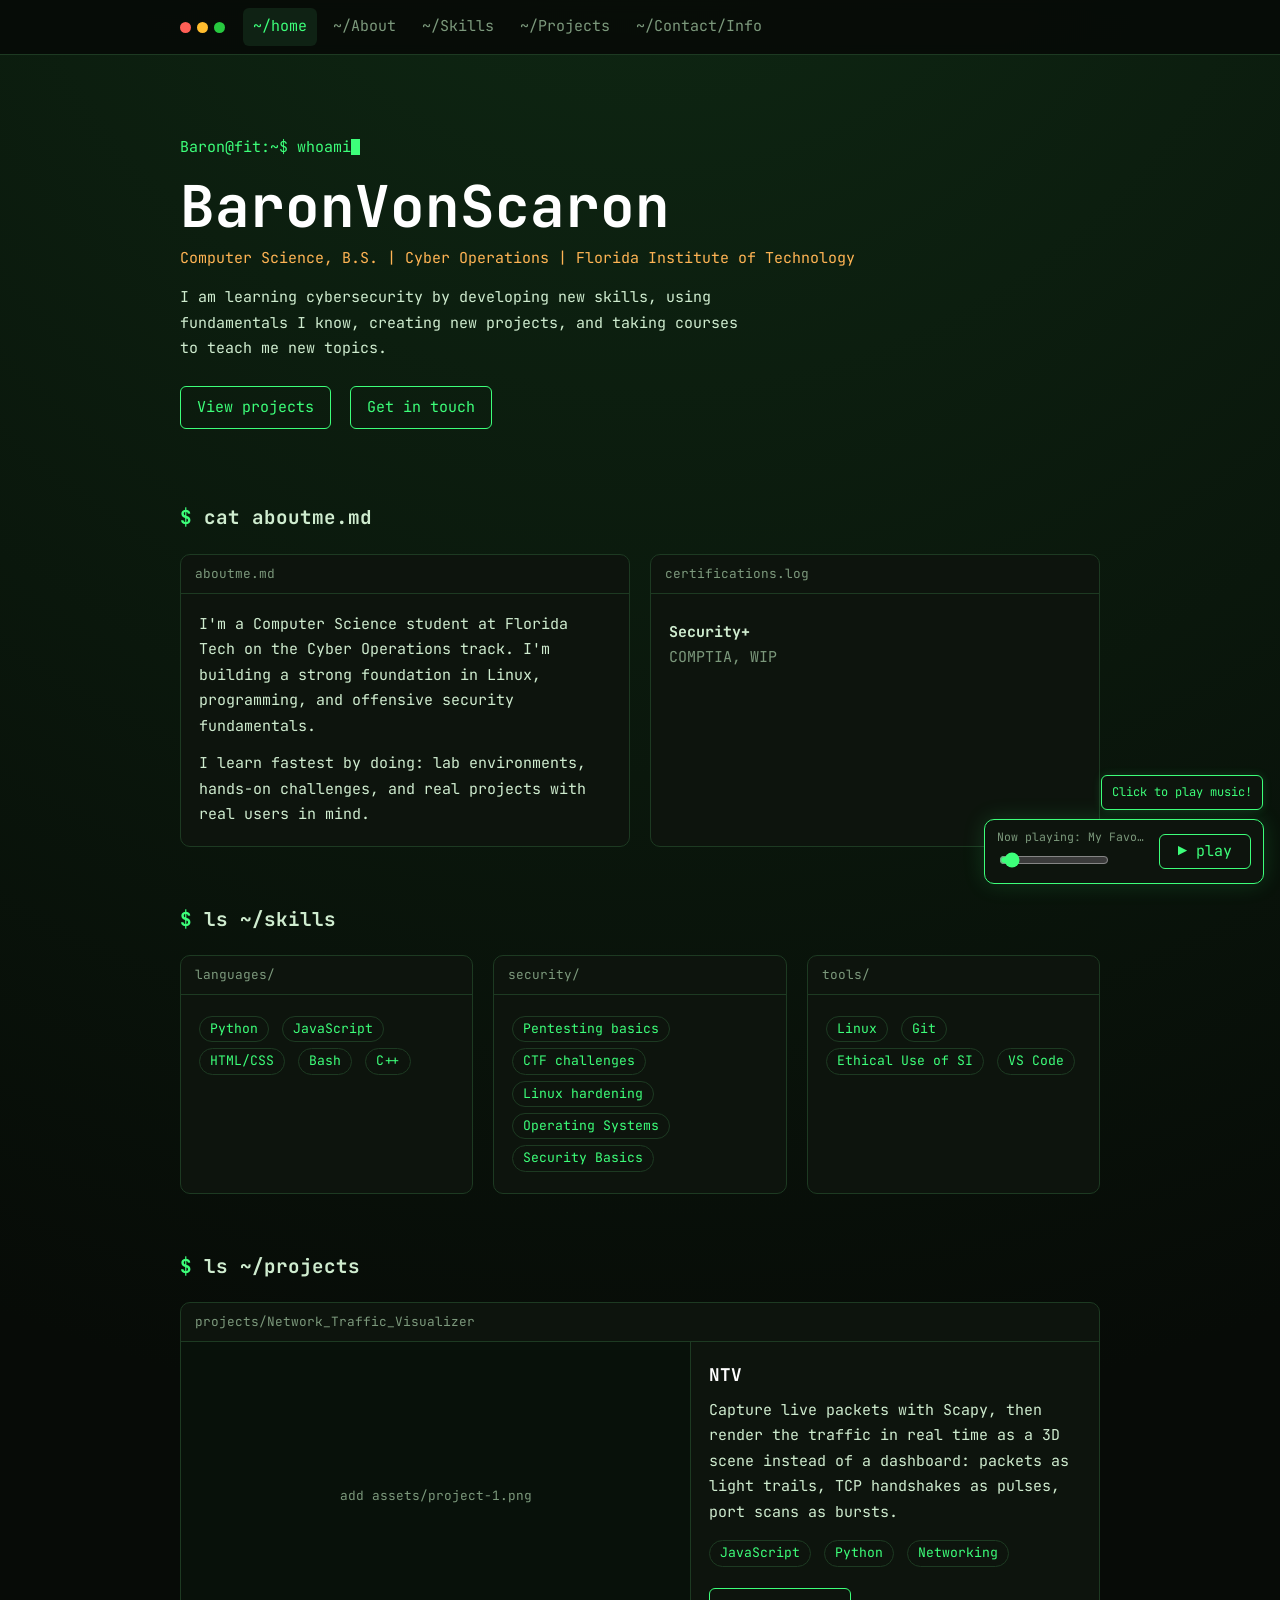
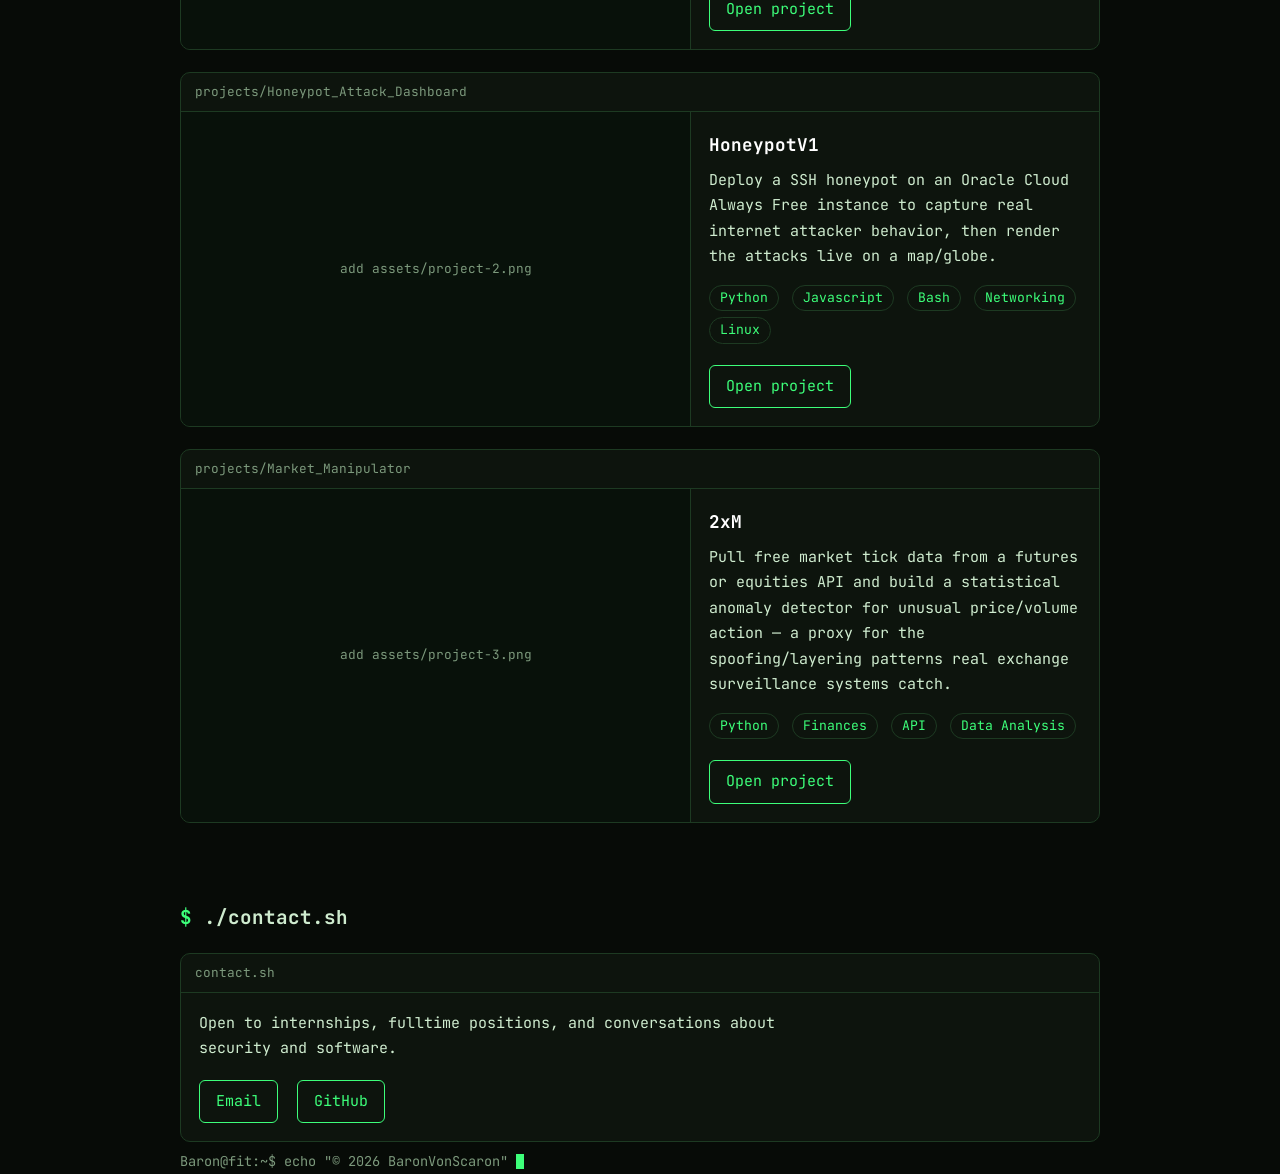
==== index.html @ eab298bb "Add files via upload" ====
<!DOCTYPE html>
<html lang="en">
<head>
  <meta charset="utf-8">
  <meta name="viewport" content="width=device-width, initial-scale=1">
  <title>BaronVonScaron | Computer Science and Cyber Operations</title>
  <meta name="description" content="Portfolio of BaronVonScaron, Computer Science (Cyber Operations) student at Florida Tech.">
  <link rel="preconnect" href="https://fonts.googleapis.com">
  <link rel="preconnect" href="https://fonts.gstatic.com" crossorigin>
  <link href="https://fonts.googleapis.com/css2?family=JetBrains+Mono:wght@400;700&display=swap" rel="stylesheet">
  
  <style>
    :root {
      --bg: #070b07;
      --panel: #0d140d;
      --line: #1d3a22;
      --fg: #cfeccf;
      --dim: #7c997c;
      --g: #3dff7a;
      --amber: #ffb454;
      --cyan: #5ad1ff;
    }

    * {
      box-sizing: border-box;
    }

    body {
      margin: 0;
      background: var(--bg) radial-gradient(circle at 50% -10%, #0f2a14, transparent 55%) no-repeat;
      color: var(--fg);
      font: 15px/1.7 'JetBrains Mono', ui-monospace, Menlo, Consolas, monospace;
    }

    a {
      color: var(--cyan);
      text-decoration: none;
    }

    a:hover {
      text-decoration: underline;
    }

    :focus-visible {
      outline: 2px solid var(--amber);
      outline-offset: 3px;
    }

    .wrap {
      max-width: 960px;
      margin: 0 auto;
      padding: 0 20px;
    }

    .dim {
      color: var(--dim);
    }

    .pr {
      color: var(--g);
    }

    nav {
      position: sticky;
      top: 0;
      z-index: 20;
      background: rgba(7, 11, 7, .92);
      backdrop-filter: blur(6px);
      border-bottom: 1px solid var(--line);
    }

    nav .wrap {
      display: flex;
      gap: 6px;
      align-items: center;
      height: 54px;
      overflow-x: auto;
    }

    .dots {
      display: flex;
      gap: 6px;
      margin-right: 12px;
    }

    .dots i {
      width: 11px;
      height: 11px;
      border-radius: 50%;
      background: #ff5f56;
    }

    .dots i:nth-child(2) {
      background: #ffbd2e;
    }

    .dots i:nth-child(3) {
      background: #27c93f;
    }

    nav a {
      color: var(--dim);
      padding: 6px 10px;
      border-radius: 6px;
      white-space: nowrap;
    }

    nav a:hover,
    nav a.on {
      color: var(--g);
      background: #0f2214;
      text-decoration: none;
    }

    header.hero {
      padding: 80px 20px 24px;
    }

    h1 {
      font-size: clamp(2.1rem, 7vw, 3.6rem);
      line-height: 1.1;
      margin: 14px 0 8px;
      color: #fff;
    }

    .role {
      color: var(--amber);
      margin: 0 0 14px;
    }

    .lead {
      max-width: 62ch;
      margin: 0 0 18px;
    }

    .cur {
      display: inline-block;
      width: .6em;
      height: 1.1em;
      background: var(--g);
      vertical-align: -.2em;
      animation: b 1s steps(1) infinite;
    }

    @keyframes b {
      50% { opacity: 0; }
    }

    .btn {
      display: inline-block;
      border: 1px solid var(--g);
      color: var(--g);
      padding: 8px 16px;
      border-radius: 6px;
      margin: 6px 10px 0 0;
    }

    .btn:hover {
      background: var(--g);
      color: #000;
      text-decoration: none;
    }

    section {
      padding: 48px 0 8px;
    }

    h2 {
      font-size: 1.2rem;
      margin: 0 0 20px;
      font-weight: 700;
    }

    .win {
      border: 1px solid var(--line);
      border-radius: 10px;
      background: var(--panel);
      overflow: hidden;
    }

    .bar {
      padding: 8px 14px;
      border-bottom: 1px solid var(--line);
      color: var(--dim);
      font-size: .8rem;
    }

    .body {
      padding: 18px;
    }

    .body p {
      margin: 0 0 12px;
      max-width: 68ch;
    }

    .body p:last-child {
      margin: 0;
    }

    .grid {
      display: grid;
      grid-template-columns: repeat(auto-fit, minmax(270px, 1fr));
      gap: 20px;
    }

    ul.plain {
      list-style: none;
      margin: 0;
      padding: 0;
    }

    ul.plain li {
      padding: 8px 0;
      border-bottom: 1px dashed var(--line);
    }

    ul.plain li:last-child {
      border: 0;
    }

    .tag {
      display: inline-block;
      border: 1px solid var(--line);
      color: var(--g);
      padding: 1px 10px;
      border-radius: 99px;
      font-size: .82rem;
      margin: 3px 4px 3px 0;
    }

    .proj {
      margin-bottom: 22px;
    }

    .proj .inner {
      display: grid;
      grid-template-columns: 5fr 4fr;
    }

    .shot {
      position: relative;
      min-height: 230px;
      background: #08110a;
      display: grid;
      place-items: center;
      padding: 12px;
      text-align: center;
      color: var(--dim);
      font-size: .8rem;
      border-right: 1px solid var(--line);
    }

    .shot img {
      position: absolute;
      inset: 0;
      width: 100%;
      height: 100%;
      object-fit: cover;
    }

    .proj h3 {
      margin: 0 0 8px;
      font-size: 1.1rem;
      color: #fff;
    }

    @media(max-width: 720px) {
      .proj .inner {
        grid-template-columns: 1fr;
      }
      .shot {
        border-right: 0;
        border-bottom: 1px solid var(--line);
      }
    }

    .js .reveal {
      opacity: 0;
      transform: translateY(10px);
      transition: opacity .5s, transform .5s;
    }

    .js .reveal.in {
      opacity: 1;
      transform: none;
    }

    footer {
      padding: 50px 20px 110px;
      color: var(--dim);
      font-size: .85rem;
    }

    .player {
      position: fixed;
      right: 16px;
      bottom: 16px;
      z-index: 30;
      background: var(--panel);
      border: 1px solid var(--g);
      border-radius: 10px;
      padding: 10px 12px;
      display: flex;
      gap: 12px;
      align-items: center;
      box-shadow: 0 0 22px rgba(61, 255, 122, .15);
    }

    /* Text bubble styling above the player */
    .bubble {
      position: absolute;
      bottom: calc(100% + 10px);
      right: 0;
      background: var(--panel);
      border: 1px solid var(--g);
      color: var(--g);
      padding: 6px 10px;
      border-radius: 6px;
      font-size: 0.75rem;
      white-space: nowrap;
      box-shadow: 0 0 10px rgba(61, 255, 122, 0.15);
      animation: bubble-bounce 2s ease-in-out infinite;
    }

    @keyframes bubble-bounce {
      0%, 100% { transform: translateY(0); }
      50% { transform: translateY(-4px); }
    }

    .player button {
      background: none;
      border: 1px solid var(--g);
      color: var(--g);
      font: inherit;
      padding: 4px 10px;
      border-radius: 6px;
      cursor: pointer;
      min-width: 92px;
    }

    .player button:hover {
      background: var(--g);
      color: #000;
    }

    .player small {
      display: block;
      color: var(--dim);
      line-height: 1.2;
      font-size: .72rem;
      margin-bottom: 4px;
      max-width: 150px;
      overflow: hidden;
      text-overflow: ellipsis;
      white-space: nowrap;
    }

    .player input {
      width: 110px;
      accent-color: var(--g);
      vertical-align: middle;
    }

    @media(max-width: 520px) {
      .player {
        left: 12px;
        right: 12px;
        bottom: 12px;
        justify-content: space-between;
      }
    }

    @media(prefers-reduced-motion: reduce) {
      .cur {
        animation: none;
      }
      .js .reveal {
        transition: none;
      }
      .bubble {
        animation: none;
      }
    }
  </style>
</head>
<body>

  <nav aria-label="Main">
    <div class="wrap">
      <span class="dots" aria-hidden="true"><i></i><i></i><i></i></span>
      <a href="#top" class="on">~/home</a>
      <a href="#about">~/About</a>
      <a href="#skills">~/Skills</a>
      <a href="#projects">~/Projects</a>
      <a href="#contact">~/Contact/Info</a>
    </div>
  </nav>

  <header class="hero wrap" id="top">
    <div class="pr">Baron@fit:~$ <span id="cmd"></span><span class="cur"></span></div>
    <h1>BaronVonScaron</h1>
    <p class="role">Computer Science, B.S. | Cyber Operations | Florida Institute of Technology</p>
    <p class="lead">I am learning cybersecurity by developing new skills, using fundamentals I know, creating new projects, and taking courses to teach me new topics.</p>
    <a class="btn" href="#projects">View projects</a>
    <a class="btn" href="#contact">Get in touch</a>
  </header>

  <main class="wrap">
    
    <section id="about" class="reveal">
      <h2><span class="pr">$</span> cat aboutme.md</h2>
      <div class="grid">
        <div class="win">
          <div class="bar">aboutme.md</div>
          <div class="body">
            <p>I'm a Computer Science student at Florida Tech on the Cyber Operations track. I'm building a strong foundation in Linux, programming, and offensive security fundamentals.</p>
            <p>I learn fastest by doing: lab environments, hands-on challenges, and real projects with real users in mind.</p>
          </div>
        </div>
        <div class="win">
          <div class="bar">certifications.log</div>
          <div class="body">
            <ul class="plain">
              <li><b>Security+</b><br><span class="dim">COMPTIA, WIP</span></li>
            </ul>
          </div>
        </div>
      </div>
    </section>

    <section id="skills" class="reveal">
      <h2><span class="pr">$</span> ls ~/skills</h2>
      <div class="grid">
        <div class="win">
          <div class="bar">languages/</div>
          <div class="body">
            <span class="tag">Python</span>
            <span class="tag">JavaScript</span>
            <span class="tag">HTML/CSS</span>
            <span class="tag">Bash</span>
            <span class="tag">C++</span>
          </div>
        </div>
        <div class="win">
          <div class="bar">security/</div>
          <div class="body">
            <span class="tag">Pentesting basics</span>
            <span class="tag">CTF challenges</span>
            <span class="tag">Linux hardening</span>
            <span class="tag">Operating Systems</span>
            <span class="tag">Security Basics</span>
          </div>
        </div>
        <div class="win">
          <div class="bar">tools/</div>
          <div class="body">
            <span class="tag">Linux</span>
            <span class="tag">Git</span>
            <span class="tag">Ethical Use of SI</span>
            <span class="tag">VS Code</span>
          </div>
        </div>
      </div>
    </section>

    <section id="projects" class="reveal">
      <h2><span class="pr">$</span> ls ~/projects</h2>
      
      <article class="win proj">
        <div class="bar">projects/Network_Traffic_Visualizer</div>
        <div class="inner">
          <div class="shot">
            add assets/project-1.png
            <img src="assets/project-1.png" alt="TradeScope screenshot" onerror="this.style.display='none'">
          </div>
          <div class="body">
            <h3>NTV</h3>
            <p>Capture live packets with Scapy, then render the traffic in real time as a 3D scene instead of a dashboard: packets as light trails, TCP handshakes as pulses, port scans as bursts.</p>
            <p>
              <span class="tag">JavaScript</span>
              <span class="tag">Python</span>
              <span class="tag">Networking</span>
            </p>
            <a class="btn" href="https://github.com/BaronVonScaron" target="_blank" rel="noopener">Open project</a>
          </div>
        </div>
      </article>

      <article class="win proj">
        <div class="bar">projects/Honeypot_Attack_Dashboard</div>
        <div class="inner">
          <div class="shot">
            add assets/project-2.png
            <img src="assets/project-2.png" alt="Kali Linux lab screenshot" onerror="this.style.display='none'">
          </div>
          <div class="body">
            <h3>HoneypotV1</h3>
            <p>Deploy a SSH honeypot on an Oracle Cloud Always Free instance to capture real internet attacker behavior, then render the attacks live on a map/globe.</p>
            <p>
              <span class="tag">Python</span>
              <span class="tag">Javascript</span>
              <span class="tag">Bash</span>
              <span class="tag">Networking</span>
              <span class="tag">Linux</span>
            </p>
            <a class="btn" href="https://github.com/BaronVonScaron" target="_blank" rel="noopener">Open project</a>
          </div>
        </div>
      </article>

      <article class="win proj">
        <div class="bar">projects/Market_Manipulator</div>
        <div class="inner">
          <div class="shot">
            add assets/project-3.png
            <img src="assets/project-3.png" alt="pwn.college progress screenshot" onerror="this.style.display='none'">
          </div>
          <div class="body">
            <h3>2xM</h3>
            <p>Pull free market tick data from a futures or equities API and build a statistical anomaly detector for unusual price/volume action — a proxy for the spoofing/layering patterns real exchange surveillance systems catch.</p>
            <p>
              <span class="tag">Python</span>
              <span class="tag">Finances</span>
              <span class="tag">API</span>
              <span class="tag">Data Analysis</span>
            </p>
            <a class="btn" href="https://github.com/BaronVonScaron" target="_blank" rel="noopener">Open project</a>
          </div>
        </div>
      </article>
    </section>

    <section id="contact" class="reveal">
      <h2><span class="pr">$</span> ./contact.sh</h2>
      <div class="win">
        <div class="bar">contact.sh</div>
        <div class="body">
          <p>Open to internships, fulltime positions, and conversations about security and software.</p>
          <a class="btn" href="mailto:amofwork@gmail.com">Email</a>
          <a class="btn" href="https://github.com/BaronVonScaron" target="_blank" rel="noopener">GitHub</a>
        </div>
      </div>
    </section>

  </main>

  <footer class="wrap">
    Baron@fit:~$ echo "&copy; <span id="yr"></span> BaronVonScaron" <span class="cur"></span>
  </footer>

  <div class="player" role="group" aria-label="Background music">
    <div id="bubble" class="bubble">Click to play music!</div>
    <audio id="bgm" src="assets/9InTheAfternoon.mp3" loop preload="auto"></audio>
    <div>
      <small id="track">Now playing: My Favorite Song :D</small>
      <input id="vol" type="range" min="0" max="1" step="0.01" value="0.05" aria-label="Volume">
    </div>
    <button id="play" type="button" aria-label="Play music">&#9654; play</button>
  </div>

  <script>
    document.documentElement.classList.add('js');
    const $ = s => document.querySelector(s),
          reduce = matchMedia('(prefers-reduced-motion:reduce)').matches;
    
    $('#yr').textContent = new Date().getFullYear();

    /* Typing effect */
    (function() {
      const el = $('#cmd'), t = 'whoami';
      let i = 0;
      if (reduce) { el.textContent = t; return; }
      (function k() {
        el.textContent = t.slice(0, ++i);
        if (i < t.length) setTimeout(k, 110);
      })();
    })();

    /* Smooth scroll control: eased glide to any #section link */
    function glide(y, ms = 750) {
      const s = scrollY, d = y - s;
      if (reduce || !d) { scrollTo(0, y); return; }
      const t0 = performance.now(),
            ease = p => p < .5 ? 4 * p * p * p : 1 - Math.pow(-2 * p + 2, 3) / 2;
      (function f(n) {
        const p = Math.min(1, (n - t0) / ms);
        scrollTo(0, s + d * ease(p));
        if (p < 1) requestAnimationFrame(f);
      })(t0);
    }

    document.querySelectorAll('a[href^="#"]').forEach(a => a.addEventListener('click', e => {
      const el = $(a.getAttribute('href'));
      if (!el) return;
      e.preventDefault();
      glide(Math.max(0, el.getBoundingClientRect().top + scrollY - 54));
      history.pushState(null, '', a.getAttribute('href'));
    }));

    /* Highlight the nav link for the section in view, reveal sections */
    const links = [...document.querySelectorAll('nav a')];
    const spy = new IntersectionObserver(es => es.forEach(e => {
      if (e.isIntersecting) links.forEach(l => l.classList.toggle('on', l.getAttribute('href') === '#' + e.target.id));
    }), { rootMargin: '-40% 0px -55% 0px' });
    
    document.querySelectorAll('header,section').forEach(s => spy.observe(s));
    
    const rev = new IntersectionObserver(es => es.forEach(e => {
      if (e.isIntersecting) { e.target.classList.add('in'); rev.unobserve(e.target); }
    }), { threshold: .08 });
    
    document.querySelectorAll('.reveal').forEach(s => rev.observe(s));

    /* Music player: play/pause with smooth fades, volume slider */
    const audio = $('#bgm'), btn = $('#play'), vol = $('#vol'), bubble = $('#bubble');
    let playing = false, armed = true, fid;
    audio.volume = 0;

    function fadeTo(v, ms = 700, done) {
      clearInterval(fid);
      const from = audio.volume, t0 = performance.now();
      fid = setInterval(() => {
        const p = Math.min(1, (performance.now() - t0) / ms);
        audio.volume = Math.min(1, Math.max(0, from + (v - from) * p));
        if (p === 1) { clearInterval(fid); done && done(); }
      }, 30);
    }

    const ui = () => {
      btn.innerHTML = playing ? '&#10074;&#10074; pause' : '&#9654; play';
      btn.setAttribute('aria-label', playing ? 'Pause music' : 'Play music');
    };

    const start = () => {
      if (!audio.paused) return; // Prevent race conditions/interruptions if already playing
      audio.play().then(() => { 
        playing = true; 
        if (bubble) bubble.style.display = 'none'; 
        ui(); 
        fadeTo(+vol.value); 
      }).catch(err => { 
        if (err.name !== 'AbortError') { 
          playing = false; 
          ui(); 
        } 
      });
    };

    const stop = () => { playing = false; ui(); fadeTo(0, 400, () => audio.pause()); };

    btn.onclick = () => { armed = false; playing ? stop() : start(); };
    vol.oninput = () => { if (playing) { clearInterval(fid); audio.volume = +vol.value; } };
    audio.addEventListener('error', () => { $('#track').textContent = 'Add assets/music.mp3'; });

    /* Browsers block autoplay, so music begins on the first click, tap, or key press */
    const evs = ['pointerdown', 'keydown', 'touchstart'];
    const first = e => {
      evs.forEach(n => removeEventListener(n, first));
      if (armed && !playing && !(e.target.closest && e.target.closest('.player'))) start();
    };
    
    evs.forEach(n => addEventListener(n, first, { passive: true }));
    ui();
  </script>

</body>
</html>
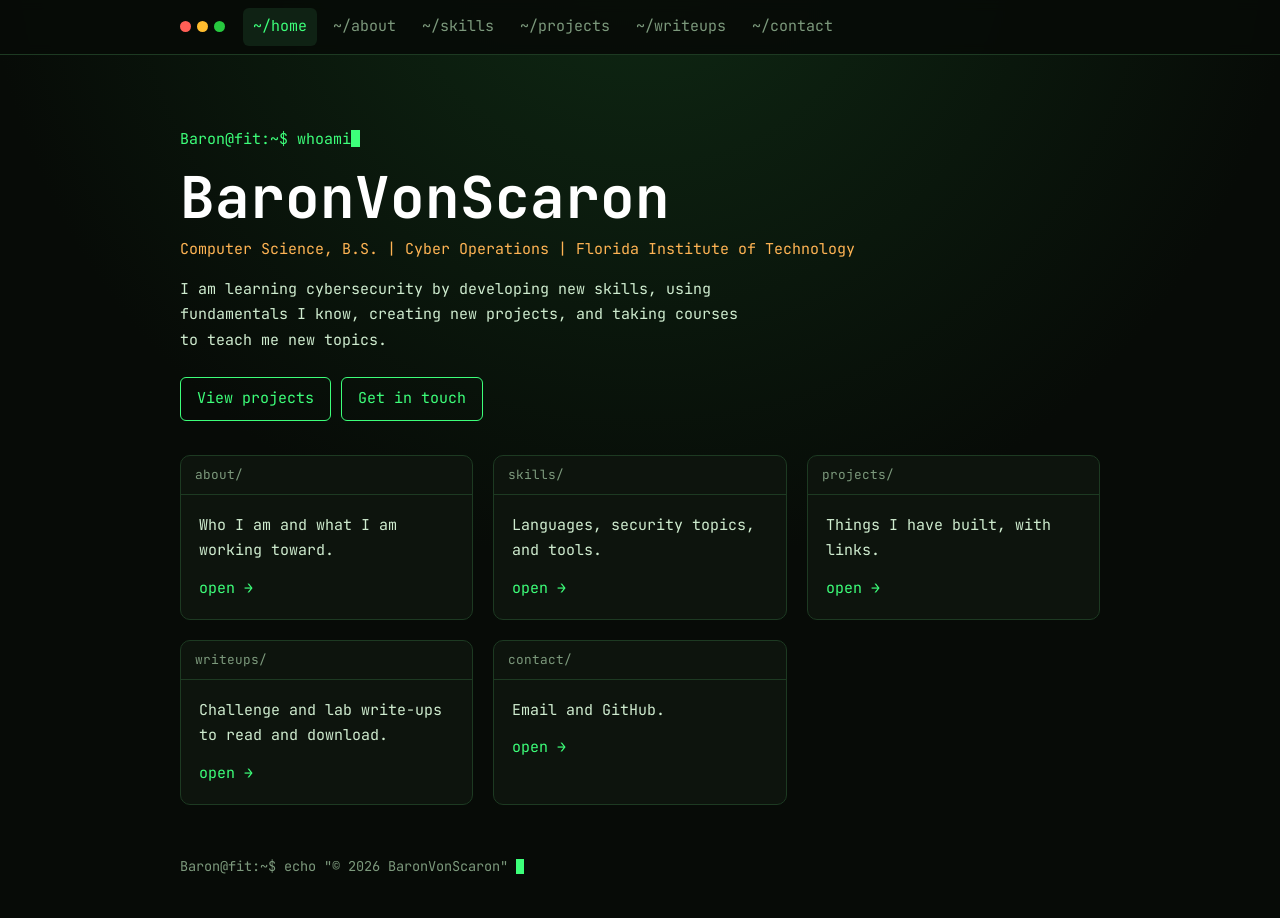
==== commit 798ff879: "Portfolio Update - Added seperate pages for cleanliness - Cleaned up index.html - Added writeups" ====
--- a/index.html
+++ b/index.html
@@ -1,668 +1,31 @@
 <!DOCTYPE html>
 <html lang="en">
 <head>
-  <meta charset="utf-8">
-  <meta name="viewport" content="width=device-width, initial-scale=1">
-  <title>BaronVonScaron | Computer Science and Cyber Operations</title>
-  <meta name="description" content="Portfolio of BaronVonScaron, Computer Science (Cyber Operations) student at Florida Tech.">
-  <link rel="preconnect" href="https://fonts.googleapis.com">
-  <link rel="preconnect" href="https://fonts.gstatic.com" crossorigin>
-  <link href="https://fonts.googleapis.com/css2?family=JetBrains+Mono:wght@400;700&display=swap" rel="stylesheet">
-  
-  <style>
-    :root {
-      --bg: #070b07;
-      --panel: #0d140d;
-      --line: #1d3a22;
-      --fg: #cfeccf;
-      --dim: #7c997c;
-      --g: #3dff7a;
-      --amber: #ffb454;
-      --cyan: #5ad1ff;
-    }
-
-    * {
-      box-sizing: border-box;
-    }
-
-    body {
-      margin: 0;
-      background: var(--bg) radial-gradient(circle at 50% -10%, #0f2a14, transparent 55%) no-repeat;
-      color: var(--fg);
-      font: 15px/1.7 'JetBrains Mono', ui-monospace, Menlo, Consolas, monospace;
-    }
-
-    a {
-      color: var(--cyan);
-      text-decoration: none;
-    }
-
-    a:hover {
-      text-decoration: underline;
-    }
-
-    :focus-visible {
-      outline: 2px solid var(--amber);
-      outline-offset: 3px;
-    }
-
-    .wrap {
-      max-width: 960px;
-      margin: 0 auto;
-      padding: 0 20px;
-    }
-
-    .dim {
-      color: var(--dim);
-    }
-
-    .pr {
-      color: var(--g);
-    }
-
-    nav {
-      position: sticky;
-      top: 0;
-      z-index: 20;
-      background: rgba(7, 11, 7, .92);
-      backdrop-filter: blur(6px);
-      border-bottom: 1px solid var(--line);
-    }
-
-    nav .wrap {
-      display: flex;
-      gap: 6px;
-      align-items: center;
-      height: 54px;
-      overflow-x: auto;
-    }
-
-    .dots {
-      display: flex;
-      gap: 6px;
-      margin-right: 12px;
-    }
-
-    .dots i {
-      width: 11px;
-      height: 11px;
-      border-radius: 50%;
-      background: #ff5f56;
-    }
-
-    .dots i:nth-child(2) {
-      background: #ffbd2e;
-    }
-
-    .dots i:nth-child(3) {
-      background: #27c93f;
-    }
-
-    nav a {
-      color: var(--dim);
-      padding: 6px 10px;
-      border-radius: 6px;
-      white-space: nowrap;
-    }
-
-    nav a:hover,
-    nav a.on {
-      color: var(--g);
-      background: #0f2214;
-      text-decoration: none;
-    }
-
-    header.hero {
-      padding: 80px 20px 24px;
-    }
-
-    h1 {
-      font-size: clamp(2.1rem, 7vw, 3.6rem);
-      line-height: 1.1;
-      margin: 14px 0 8px;
-      color: #fff;
-    }
-
-    .role {
-      color: var(--amber);
-      margin: 0 0 14px;
-    }
-
-    .lead {
-      max-width: 62ch;
-      margin: 0 0 18px;
-    }
-
-    .cur {
-      display: inline-block;
-      width: .6em;
-      height: 1.1em;
-      background: var(--g);
-      vertical-align: -.2em;
-      animation: b 1s steps(1) infinite;
-    }
-
-    @keyframes b {
-      50% { opacity: 0; }
-    }
-
-    .btn {
-      display: inline-block;
-      border: 1px solid var(--g);
-      color: var(--g);
-      padding: 8px 16px;
-      border-radius: 6px;
-      margin: 6px 10px 0 0;
-    }
-
-    .btn:hover {
-      background: var(--g);
-      color: #000;
-      text-decoration: none;
-    }
-
-    section {
-      padding: 48px 0 8px;
-    }
-
-    h2 {
-      font-size: 1.2rem;
-      margin: 0 0 20px;
-      font-weight: 700;
-    }
-
-    .win {
-      border: 1px solid var(--line);
-      border-radius: 10px;
-      background: var(--panel);
-      overflow: hidden;
-    }
-
-    .bar {
-      padding: 8px 14px;
-      border-bottom: 1px solid var(--line);
-      color: var(--dim);
-      font-size: .8rem;
-    }
-
-    .body {
-      padding: 18px;
-    }
-
-    .body p {
-      margin: 0 0 12px;
-      max-width: 68ch;
-    }
-
-    .body p:last-child {
-      margin: 0;
-    }
-
-    .grid {
-      display: grid;
-      grid-template-columns: repeat(auto-fit, minmax(270px, 1fr));
-      gap: 20px;
-    }
-
-    ul.plain {
-      list-style: none;
-      margin: 0;
-      padding: 0;
-    }
-
-    ul.plain li {
-      padding: 8px 0;
-      border-bottom: 1px dashed var(--line);
-    }
-
-    ul.plain li:last-child {
-      border: 0;
-    }
-
-    .tag {
-      display: inline-block;
-      border: 1px solid var(--line);
-      color: var(--g);
-      padding: 1px 10px;
-      border-radius: 99px;
-      font-size: .82rem;
-      margin: 3px 4px 3px 0;
-    }
-
-    .proj {
-      margin-bottom: 22px;
-    }
-
-    .proj .inner {
-      display: grid;
-      grid-template-columns: 5fr 4fr;
-    }
-
-    .shot {
-      position: relative;
-      min-height: 230px;
-      background: #08110a;
-      display: grid;
-      place-items: center;
-      padding: 12px;
-      text-align: center;
-      color: var(--dim);
-      font-size: .8rem;
-      border-right: 1px solid var(--line);
-    }
-
-    .shot img {
-      position: absolute;
-      inset: 0;
-      width: 100%;
-      height: 100%;
-      object-fit: cover;
-    }
-
-    .proj h3 {
-      margin: 0 0 8px;
-      font-size: 1.1rem;
-      color: #fff;
-    }
-
-    @media(max-width: 720px) {
-      .proj .inner {
-        grid-template-columns: 1fr;
-      }
-      .shot {
-        border-right: 0;
-        border-bottom: 1px solid var(--line);
-      }
-    }
-
-    .js .reveal {
-      opacity: 0;
-      transform: translateY(10px);
-      transition: opacity .5s, transform .5s;
-    }
-
-    .js .reveal.in {
-      opacity: 1;
-      transform: none;
-    }
-
-    footer {
-      padding: 50px 20px 110px;
-      color: var(--dim);
-      font-size: .85rem;
-    }
-
-    .player {
-      position: fixed;
-      right: 16px;
-      bottom: 16px;
-      z-index: 30;
-      background: var(--panel);
-      border: 1px solid var(--g);
-      border-radius: 10px;
-      padding: 10px 12px;
-      display: flex;
-      gap: 12px;
-      align-items: center;
-      box-shadow: 0 0 22px rgba(61, 255, 122, .15);
-    }
-
-    /* Text bubble styling above the player */
-    .bubble {
-      position: absolute;
-      bottom: calc(100% + 10px);
-      right: 0;
-      background: var(--panel);
-      border: 1px solid var(--g);
-      color: var(--g);
-      padding: 6px 10px;
-      border-radius: 6px;
-      font-size: 0.75rem;
-      white-space: nowrap;
-      box-shadow: 0 0 10px rgba(61, 255, 122, 0.15);
-      animation: bubble-bounce 2s ease-in-out infinite;
-    }
-
-    @keyframes bubble-bounce {
-      0%, 100% { transform: translateY(0); }
-      50% { transform: translateY(-4px); }
-    }
-
-    .player button {
-      background: none;
-      border: 1px solid var(--g);
-      color: var(--g);
-      font: inherit;
-      padding: 4px 10px;
-      border-radius: 6px;
-      cursor: pointer;
-      min-width: 92px;
-    }
-
-    .player button:hover {
-      background: var(--g);
-      color: #000;
-    }
-
-    .player small {
-      display: block;
-      color: var(--dim);
-      line-height: 1.2;
-      font-size: .72rem;
-      margin-bottom: 4px;
-      max-width: 150px;
-      overflow: hidden;
-      text-overflow: ellipsis;
-      white-space: nowrap;
-    }
-
-    .player input {
-      width: 110px;
-      accent-color: var(--g);
-      vertical-align: middle;
-    }
-
-    @media(max-width: 520px) {
-      .player {
-        left: 12px;
-        right: 12px;
-        bottom: 12px;
-        justify-content: space-between;
-      }
-    }
-
-    @media(prefers-reduced-motion: reduce) {
-      .cur {
-        animation: none;
-      }
-      .js .reveal {
-        transition: none;
-      }
-      .bubble {
-        animation: none;
-      }
-    }
-  </style>
+<meta charset="utf-8">
+<meta name="viewport" content="width=device-width, initial-scale=1">
+<title>BaronVonScaron | Computer Science and Cyber Operations</title>
+<meta name="description" content="Portfolio of BaronVonScaron, Computer Science (Cyber Operations) student at Florida Tech.">
+<link rel="icon" href="data:image/svg+xml,<svg xmlns=%22http://www.w3.org/2000/svg%22 viewBox=%220 0 100 100%22><text y=%22.9em%22 font-size=%2290%22>%3E_</text></svg>">
+<link rel="preconnect" href="https://fonts.googleapis.com">
+<link rel="preconnect" href="https://fonts.gstatic.com" crossorigin>
+<link href="https://fonts.googleapis.com/css2?family=JetBrains+Mono:wght@400;700&amp;display=swap" rel="stylesheet">
+<link rel="stylesheet" href="css/style.css">
+<script defer src="js/main.js"></script>
 </head>
-<body>
-
-  <nav aria-label="Main">
-    <div class="wrap">
-      <span class="dots" aria-hidden="true"><i></i><i></i><i></i></span>
-      <a href="#top" class="on">~/home</a>
-      <a href="#about">~/About</a>
-      <a href="#skills">~/Skills</a>
-      <a href="#projects">~/Projects</a>
-      <a href="#contact">~/Contact/Info</a>
-    </div>
-  </nav>
-
-  <header class="hero wrap" id="top">
-    <div class="pr">Baron@fit:~$ <span id="cmd"></span><span class="cur"></span></div>
-    <h1>BaronVonScaron</h1>
-    <p class="role">Computer Science, B.S. | Cyber Operations | Florida Institute of Technology</p>
-    <p class="lead">I am learning cybersecurity by developing new skills, using fundamentals I know, creating new projects, and taking courses to teach me new topics.</p>
-    <a class="btn" href="#projects">View projects</a>
-    <a class="btn" href="#contact">Get in touch</a>
-  </header>
-
-  <main class="wrap">
-    
-    <section id="about" class="reveal">
-      <h2><span class="pr">$</span> cat aboutme.md</h2>
-      <div class="grid">
-        <div class="win">
-          <div class="bar">aboutme.md</div>
-          <div class="body">
-            <p>I'm a Computer Science student at Florida Tech on the Cyber Operations track. I'm building a strong foundation in Linux, programming, and offensive security fundamentals.</p>
-            <p>I learn fastest by doing: lab environments, hands-on challenges, and real projects with real users in mind.</p>
-          </div>
-        </div>
-        <div class="win">
-          <div class="bar">certifications.log</div>
-          <div class="body">
-            <ul class="plain">
-              <li><b>Security+</b><br><span class="dim">COMPTIA, WIP</span></li>
-            </ul>
-          </div>
-        </div>
-      </div>
-    </section>
-
-    <section id="skills" class="reveal">
-      <h2><span class="pr">$</span> ls ~/skills</h2>
-      <div class="grid">
-        <div class="win">
-          <div class="bar">languages/</div>
-          <div class="body">
-            <span class="tag">Python</span>
-            <span class="tag">JavaScript</span>
-            <span class="tag">HTML/CSS</span>
-            <span class="tag">Bash</span>
-            <span class="tag">C++</span>
-          </div>
-        </div>
-        <div class="win">
-          <div class="bar">security/</div>
-          <div class="body">
-            <span class="tag">Pentesting basics</span>
-            <span class="tag">CTF challenges</span>
-            <span class="tag">Linux hardening</span>
-            <span class="tag">Operating Systems</span>
-            <span class="tag">Security Basics</span>
-          </div>
-        </div>
-        <div class="win">
-          <div class="bar">tools/</div>
-          <div class="body">
-            <span class="tag">Linux</span>
-            <span class="tag">Git</span>
-            <span class="tag">Ethical Use of SI</span>
-            <span class="tag">VS Code</span>
-          </div>
-        </div>
-      </div>
-    </section>
-
-    <section id="projects" class="reveal">
-      <h2><span class="pr">$</span> ls ~/projects</h2>
-      
-      <article class="win proj">
-        <div class="bar">projects/Network_Traffic_Visualizer</div>
-        <div class="inner">
-          <div class="shot">
-            add assets/project-1.png
-            <img src="assets/project-1.png" alt="TradeScope screenshot" onerror="this.style.display='none'">
-          </div>
-          <div class="body">
-            <h3>NTV</h3>
-            <p>Capture live packets with Scapy, then render the traffic in real time as a 3D scene instead of a dashboard: packets as light trails, TCP handshakes as pulses, port scans as bursts.</p>
-            <p>
-              <span class="tag">JavaScript</span>
-              <span class="tag">Python</span>
-              <span class="tag">Networking</span>
-            </p>
-            <a class="btn" href="https://github.com/BaronVonScaron" target="_blank" rel="noopener">Open project</a>
-          </div>
-        </div>
-      </article>
-
-      <article class="win proj">
-        <div class="bar">projects/Honeypot_Attack_Dashboard</div>
-        <div class="inner">
-          <div class="shot">
-            add assets/project-2.png
-            <img src="assets/project-2.png" alt="Kali Linux lab screenshot" onerror="this.style.display='none'">
-          </div>
-          <div class="body">
-            <h3>HoneypotV1</h3>
-            <p>Deploy a SSH honeypot on an Oracle Cloud Always Free instance to capture real internet attacker behavior, then render the attacks live on a map/globe.</p>
-            <p>
-              <span class="tag">Python</span>
-              <span class="tag">Javascript</span>
-              <span class="tag">Bash</span>
-              <span class="tag">Networking</span>
-              <span class="tag">Linux</span>
-            </p>
-            <a class="btn" href="https://github.com/BaronVonScaron" target="_blank" rel="noopener">Open project</a>
-          </div>
-        </div>
-      </article>
-
-      <article class="win proj">
-        <div class="bar">projects/Market_Manipulator</div>
-        <div class="inner">
-          <div class="shot">
-            add assets/project-3.png
-            <img src="assets/project-3.png" alt="pwn.college progress screenshot" onerror="this.style.display='none'">
-          </div>
-          <div class="body">
-            <h3>2xM</h3>
-            <p>Pull free market tick data from a futures or equities API and build a statistical anomaly detector for unusual price/volume action — a proxy for the spoofing/layering patterns real exchange surveillance systems catch.</p>
-            <p>
-              <span class="tag">Python</span>
-              <span class="tag">Finances</span>
-              <span class="tag">API</span>
-              <span class="tag">Data Analysis</span>
-            </p>
-            <a class="btn" href="https://github.com/BaronVonScaron" target="_blank" rel="noopener">Open project</a>
-          </div>
-        </div>
-      </article>
-    </section>
-
-    <section id="contact" class="reveal">
-      <h2><span class="pr">$</span> ./contact.sh</h2>
-      <div class="win">
-        <div class="bar">contact.sh</div>
-        <div class="body">
-          <p>Open to internships, fulltime positions, and conversations about security and software.</p>
-          <a class="btn" href="mailto:amofwork@gmail.com">Email</a>
-          <a class="btn" href="https://github.com/BaronVonScaron" target="_blank" rel="noopener">GitHub</a>
-        </div>
-      </div>
-    </section>
-
-  </main>
-
-  <footer class="wrap">
-    Baron@fit:~$ echo "&copy; <span id="yr"></span> BaronVonScaron" <span class="cur"></span>
-  </footer>
-
-  <div class="player" role="group" aria-label="Background music">
-    <div id="bubble" class="bubble">Click to play music!</div>
-    <audio id="bgm" src="assets/9InTheAfternoon.mp3" loop preload="auto"></audio>
-    <div>
-      <small id="track">Now playing: My Favorite Song :D</small>
-      <input id="vol" type="range" min="0" max="1" step="0.01" value="0.05" aria-label="Volume">
-    </div>
-    <button id="play" type="button" aria-label="Play music">&#9654; play</button>
-  </div>
-
-  <script>
-    document.documentElement.classList.add('js');
-    const $ = s => document.querySelector(s),
-          reduce = matchMedia('(prefers-reduced-motion:reduce)').matches;
-    
-    $('#yr').textContent = new Date().getFullYear();
-
-    /* Typing effect */
-    (function() {
-      const el = $('#cmd'), t = 'whoami';
-      let i = 0;
-      if (reduce) { el.textContent = t; return; }
-      (function k() {
-        el.textContent = t.slice(0, ++i);
-        if (i < t.length) setTimeout(k, 110);
-      })();
-    })();
-
-    /* Smooth scroll control: eased glide to any #section link */
-    function glide(y, ms = 750) {
-      const s = scrollY, d = y - s;
-      if (reduce || !d) { scrollTo(0, y); return; }
-      const t0 = performance.now(),
-            ease = p => p < .5 ? 4 * p * p * p : 1 - Math.pow(-2 * p + 2, 3) / 2;
-      (function f(n) {
-        const p = Math.min(1, (n - t0) / ms);
-        scrollTo(0, s + d * ease(p));
-        if (p < 1) requestAnimationFrame(f);
-      })(t0);
-    }
-
-    document.querySelectorAll('a[href^="#"]').forEach(a => a.addEventListener('click', e => {
-      const el = $(a.getAttribute('href'));
-      if (!el) return;
-      e.preventDefault();
-      glide(Math.max(0, el.getBoundingClientRect().top + scrollY - 54));
-      history.pushState(null, '', a.getAttribute('href'));
-    }));
-
-    /* Highlight the nav link for the section in view, reveal sections */
-    const links = [...document.querySelectorAll('nav a')];
-    const spy = new IntersectionObserver(es => es.forEach(e => {
-      if (e.isIntersecting) links.forEach(l => l.classList.toggle('on', l.getAttribute('href') === '#' + e.target.id));
-    }), { rootMargin: '-40% 0px -55% 0px' });
-    
-    document.querySelectorAll('header,section').forEach(s => spy.observe(s));
-    
-    const rev = new IntersectionObserver(es => es.forEach(e => {
-      if (e.isIntersecting) { e.target.classList.add('in'); rev.unobserve(e.target); }
-    }), { threshold: .08 });
-    
-    document.querySelectorAll('.reveal').forEach(s => rev.observe(s));
-
-    /* Music player: play/pause with smooth fades, volume slider */
-    const audio = $('#bgm'), btn = $('#play'), vol = $('#vol'), bubble = $('#bubble');
-    let playing = false, armed = true, fid;
-    audio.volume = 0;
-
-    function fadeTo(v, ms = 700, done) {
-      clearInterval(fid);
-      const from = audio.volume, t0 = performance.now();
-      fid = setInterval(() => {
-        const p = Math.min(1, (performance.now() - t0) / ms);
-        audio.volume = Math.min(1, Math.max(0, from + (v - from) * p));
-        if (p === 1) { clearInterval(fid); done && done(); }
-      }, 30);
-    }
-
-    const ui = () => {
-      btn.innerHTML = playing ? '&#10074;&#10074; pause' : '&#9654; play';
-      btn.setAttribute('aria-label', playing ? 'Pause music' : 'Play music');
-    };
-
-    const start = () => {
-      if (!audio.paused) return; // Prevent race conditions/interruptions if already playing
-      audio.play().then(() => { 
-        playing = true; 
-        if (bubble) bubble.style.display = 'none'; 
-        ui(); 
-        fadeTo(+vol.value); 
-      }).catch(err => { 
-        if (err.name !== 'AbortError') { 
-          playing = false; 
-          ui(); 
-        } 
-      });
-    };
-
-    const stop = () => { playing = false; ui(); fadeTo(0, 400, () => audio.pause()); };
-
-    btn.onclick = () => { armed = false; playing ? stop() : start(); };
-    vol.oninput = () => { if (playing) { clearInterval(fid); audio.volume = +vol.value; } };
-    audio.addEventListener('error', () => { $('#track').textContent = 'Add assets/music.mp3'; });
-
-    /* Browsers block autoplay, so music begins on the first click, tap, or key press */
-    const evs = ['pointerdown', 'keydown', 'touchstart'];
-    const first = e => {
-      evs.forEach(n => removeEventListener(n, first));
-      if (armed && !playing && !(e.target.closest && e.target.closest('.player'))) start();
-    };
-    
-    evs.forEach(n => addEventListener(n, first, { passive: true }));
-    ui();
-  </script>
-
+<body id="top">
+<a class="skip" href="#main">Skip to content</a>
+<nav aria-label="Main"><div class="wrap"><span class="dots" aria-hidden="true"><i></i><i></i><i></i></span><a href="index.html" aria-current="page">~/home</a><a href="about.html">~/about</a><a href="skills.html">~/skills</a><a href="projects.html">~/projects</a><a href="writeups.html">~/writeups</a><a href="contact.html">~/contact</a></div></nav>
+<main id="main" class="wrap page" tabindex="-1">
+<header class="hero">
+<div class="pr">Baron@fit:~$ <span id="cmd">whoami</span><span class="cur"></span></div>
+<h1>BaronVonScaron</h1>
+<p class="role">Computer Science, B.S. | Cyber Operations | Florida Institute of Technology</p>
+<p class="lead">I am learning cybersecurity by developing new skills, using fundamentals I know, creating new projects, and taking courses to teach me new topics.</p>
+<a class="btn" href="projects.html">View projects</a><a class="btn" href="contact.html">Get in touch</a>
+</header>
+<div class="grid"><a class="win card" href="about.html"><div class="bar">about/</div><div class="body"><p>Who I am and what I am working toward.</p><span class="go">open &rarr;</span></div></a><a class="win card" href="skills.html"><div class="bar">skills/</div><div class="body"><p>Languages, security topics, and tools.</p><span class="go">open &rarr;</span></div></a><a class="win card" href="projects.html"><div class="bar">projects/</div><div class="body"><p>Things I have built, with links.</p><span class="go">open &rarr;</span></div></a><a class="win card" href="writeups.html"><div class="bar">writeups/</div><div class="body"><p>Challenge and lab write-ups to read and download.</p><span class="go">open &rarr;</span></div></a><a class="win card" href="contact.html"><div class="bar">contact/</div><div class="body"><p>Email and GitHub.</p><span class="go">open &rarr;</span></div></a></div>
+</main>
+<footer class="wrap">Baron@fit:~$ echo "&copy; <span id="yr">2026</span> BaronVonScaron" <span class="cur"></span></footer>
+<a class="top" href="#top" aria-label="Back to top">&uarr;</a>
 </body>
-</html>+</html>
--- a/css/style.css
+++ b/css/style.css
@@ -0,0 +1,61 @@
+:root{--bg:#070b07;--panel:#0d140d;--line:#1d3a22;--fg:#cfeccf;--dim:#7c997c;--g:#3dff7a;--amber:#ffb454;--cyan:#5ad1ff}
+*{box-sizing:border-box}
+html{color-scheme:dark}
+body{margin:0;min-height:100vh;display:flex;flex-direction:column;background:var(--bg) radial-gradient(circle at 50% -10%,#0f2a14,transparent 55%) no-repeat;color:var(--fg);font:15px/1.7 'JetBrains Mono',ui-monospace,Menlo,Consolas,monospace}
+a{color:var(--cyan);text-decoration:none}a:hover{text-decoration:underline}
+:focus-visible{outline:2px solid var(--amber);outline-offset:3px}
+main{flex:1;padding-top:36px;padding-bottom:20px}main:focus{outline:none}
+.wrap{width:100%;max-width:960px;margin:0 auto;padding-left:20px;padding-right:20px}
+.dim{color:var(--dim)}.pr{color:var(--g)}
+.skip{position:absolute;left:-999px;top:8px;z-index:40;background:var(--g);color:#000;padding:6px 12px;border-radius:6px}.skip:focus{left:8px}
+nav{position:sticky;top:0;z-index:20;background:rgba(7,11,7,.92);backdrop-filter:blur(6px);border-bottom:1px solid var(--line)}
+nav .wrap{display:flex;flex-wrap:wrap;gap:4px 6px;align-items:center;padding-top:8px;padding-bottom:8px}
+.dots{display:flex;gap:6px;margin-right:12px}.dots i{width:11px;height:11px;border-radius:50%;background:#ff5f56}.dots i:nth-child(2){background:#ffbd2e}.dots i:nth-child(3){background:#27c93f}
+nav a{color:var(--dim);padding:6px 10px;border-radius:6px;white-space:nowrap}
+nav a:hover,nav a[aria-current]{color:var(--g);background:#0f2214;text-decoration:none}
+@media(max-width:520px){.dots{display:none}}
+.page>*{animation:rise .5s ease both}
+@keyframes rise{from{opacity:0;transform:translateY(10px)}}
+.hero{padding:36px 0 34px}
+.hero h1{font-size:clamp(2.1rem,7vw,3.6rem);line-height:1.1;margin:14px 0 8px;color:#fff}
+.role{color:var(--amber);margin:0 0 14px}
+.lead{max-width:62ch;margin:0 0 18px}
+h1.ph{font-size:clamp(1.25rem,4vw,1.7rem);margin:0 0 24px}
+.intro{margin:-8px 0 20px}
+.cur{display:inline-block;width:.6em;height:1.1em;background:var(--g);vertical-align:-.2em;animation:b 1s steps(1) infinite}
+@keyframes b{50%{opacity:0}}
+.btn{display:inline-block;border:1px solid var(--g);color:var(--g);padding:8px 16px;border-radius:6px;margin:6px 10px 0 0}
+.btn:hover{background:var(--g);color:#000;text-decoration:none}
+.win{border:1px solid var(--line);border-radius:10px;background:var(--panel);overflow:hidden}
+.bar{padding:8px 14px;border-bottom:1px solid var(--line);color:var(--dim);font-size:.8rem}
+.body{padding:18px}.body p{margin:0 0 12px;max-width:68ch}.body p:last-child{margin:0}
+.grid{display:grid;grid-template-columns:repeat(auto-fit,minmax(270px,1fr));gap:20px}
+.card{display:block;color:var(--fg);transition:border-color .2s,transform .2s}
+.card:hover{border-color:var(--g);transform:translateY(-2px);text-decoration:none}
+.go{color:var(--g)}
+ul.plain{list-style:none;margin:0;padding:0}
+ul.plain li{padding:8px 0;border-bottom:1px dashed var(--line)}ul.plain li:last-child{border:0}
+.tag{display:inline-block;border:1px solid var(--line);color:var(--g);padding:1px 10px;border-radius:99px;font-size:.82rem;margin:3px 4px 3px 0}
+.proj{margin-bottom:22px}
+.proj .inner{display:grid;grid-template-columns:5fr 4fr}
+.shot{position:relative;min-height:230px;display:grid;place-items:center;padding:12px;text-align:center;background:#08110a;color:var(--dim);font-size:.85rem;border-right:1px solid var(--line)}
+.shot::before{content:'[ ' attr(data-label) ' ]'}
+.shot img{position:absolute;inset:0;width:100%;height:100%;object-fit:cover;background:#08110a}
+.proj h2{margin:0 0 8px;font-size:1.1rem;color:#fff}
+@media(max-width:720px){.proj .inner{grid-template-columns:1fr}.shot{border-right:0;border-bottom:1px solid var(--line)}}
+.wu{margin-bottom:14px}
+.wu-head{all:unset;box-sizing:border-box;display:flex;gap:12px;align-items:center;width:100%;padding:16px 18px;cursor:pointer}
+.wu-head:hover .wu-title{color:var(--g)}
+.wu-head:focus-visible{outline:2px solid var(--amber);outline-offset:-2px}
+.wu-title{flex:1;color:#fff;font-weight:700}
+.chev{color:var(--g);font-size:1.2rem;transition:transform .25s}
+.wu.open .chev{transform:rotate(45deg)}
+.wu-panel{display:grid;grid-template-rows:0fr;transition:grid-template-rows .3s ease}
+.wu.open .wu-panel{grid-template-rows:1fr}
+.wu-panel>div{min-height:0;overflow:hidden;visibility:hidden;transition:visibility .3s}
+.wu.open .wu-panel>div{visibility:visible}
+.wu-in{padding:6px 18px 18px;border-top:1px dashed var(--line)}.wu-in p{max-width:68ch}
+footer{padding-top:30px;padding-bottom:40px;color:var(--dim);font-size:.85rem}
+.top{position:fixed;right:16px;bottom:16px;z-index:30;width:42px;height:42px;display:grid;place-items:center;background:var(--panel);border:1px solid var(--g);border-radius:8px;color:var(--g);opacity:0;visibility:hidden;transition:opacity .25s,visibility .25s}
+.top.show{opacity:1;visibility:visible}.top:hover{background:var(--g);color:#000;text-decoration:none}
+@media(prefers-reduced-motion:reduce){.page>*,.cur{animation:none}.card,.chev,.wu-panel,.top{transition:none}}
